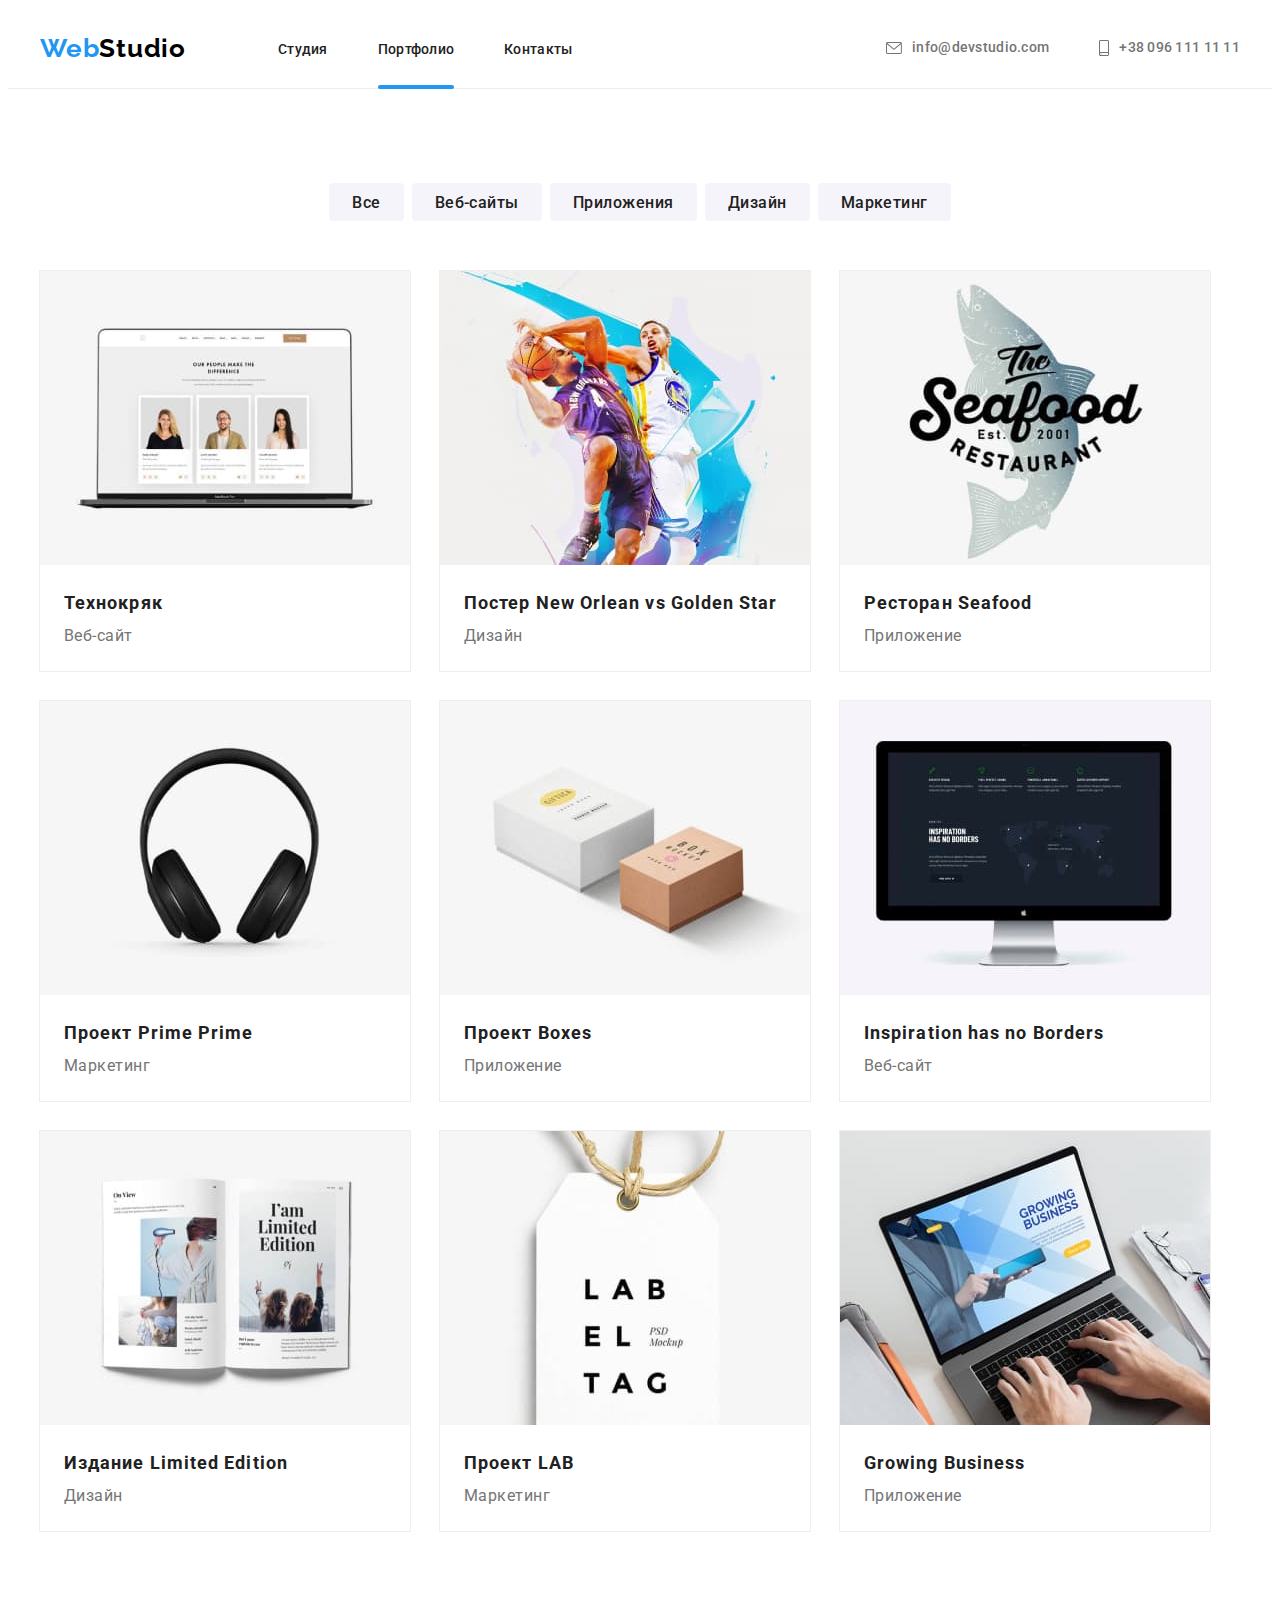
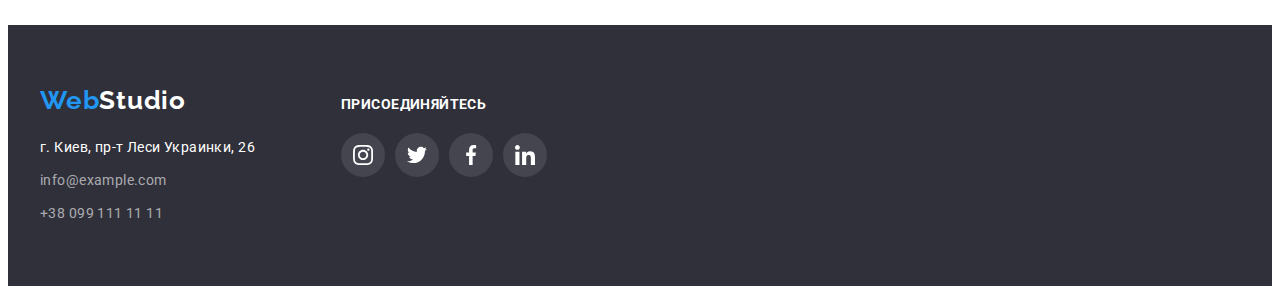
==== portfolio.html @ 950a1c6b "02.11.21 14:53" ====
<!DOCTYPE html>
<html lang="ru">

<head>
    <meta charset="UTF-8">
    <meta http-equiv="X-UA-Compatible" content="IE=edge">
    <meta name="viewport" content="width=device-width, initial-scale=1.0">
    <title>portfolio</title>
    <link rel="preconnect" href="https://fonts.googleapis.com">
    <link rel="preconnect" href="https://fonts.gstatic.com" crossorigin>
    <link href="https://fonts.googleapis.com/css2?family=Raleway:wght@400;700&display=swap" rel="stylesheet">
    <link rel="preconnect" href="https://fonts.googleapis.com">
    <link rel="preconnect" href="https://fonts.gstatic.com" crossorigin>
    <link href="https://fonts.googleapis.com/css2?family=Roboto:wght@400;500;700;900&display=swap" rel="stylesheet">
    <link rel="stylesheet" href="https://cdnjs.cloudflare.com/ajax/libs/modern-normalize/1.0.0/modern-normalize.min.css"
        integrity="sha512-ISS7cAi1PEhQ8jnbJpJZMd29NlhNj4AWYyLOSp2CE/CsHxTCu+r+t0D2yoJudVrd0/8fTVPUVDzY5Tvli75u/g=="
        crossorigin="anonymous" />
    <link rel="stylesheet" href="./css/style.css" />
    
</head>

<body>
    <!---------------header--------------------->
    <header class="header">
    
        <nav class="header-nav container">
    
            <a class="header-logo link" href="./index.html"><span class="logo-web">Web</span>Studio</a>
    
            <ul class="header-list list">
                <li class="header-item"><a href="./index.html" class="header-link link ">Студия</a></li>
                <li class="header-item"><a href="./portfolio.html" class="header-link link current">Портфолио</a></li>
                <li class="header-item"><a href="" class="header-link link ">Контакты</a></li>
    
            </ul>
    
    
            <ul class="contact-list list">
    
    
                <li class="contact-item">
                    <a href="mailto:info@devstudio.com" class="contact-link link">
                        <svg class="link-icon" width="16" height="12">
                            <use href="./images/icons.svg#icon-envelope"></use>
                        </svg>info@devstudio.com
                    </a>
                </li>
    
                <li class="contact-item">
                    <a href="tel:+380961111111" class="contact-link link">
                        <svg class="link-icon" width="10" height="16">
                            <use href="./images/icons.svg#icon-smartphone"></use>
                        </svg>+38 096 111 11 11
                    </a>
                </li>
            </ul>
        </nav>
    
    </header>
    
    <main>
       <!--buttons  + portfolio section-->
        <section class="port-btn-sec">
             <div class="container">
               <h2 class="display-none">Навигация</h2>

                <ul class="port-btn-list list">
                    <li class="port-btn-item"><button class="port-button" type="button">Все</button></li>
                    <li class="port-btn-item"><button class="port-button" type="button">Веб-сайты</button></li>
                    <li class="port-btn-item"><button class="port-button" type="button">Приложения</button></li>
                    <li class="port-btn-item"><button class="port-button" type="button">Дизайн</button></li>
                    <li class="port-btn-item"><button class="port-button" type="button">Маркетинг</button></li>
                </ul>
                
                <h1 class="display-none">Портфолио</h1>
               
                <ul class="port-list list">
                    <li class="port-list-item">
                        <div class="overlay-box">
                            <div class="description-overlay">
                                <p>Технокряк это современная площадка распространения коронавируса.
                                    Компании используют эту платформу для цифрового
                                    шпионажа и атак на защищённые сервера конкурентов.</p>
                            </div>
                            
                            <img class="port-img no-gap" src="./images/pic1.jpg" alt="Технокряк">
                        </div>
                        <div class="port-block">
                            <h2 class="port-second-title">Технокряк</h2>
                            <p class="port-p" lang="en">Веб-сайт</p>
                        </div>
                
                    </li>
                    <li class="port-list-item">
                        <div class="overlay-box">
                            <div class="description-overlay">
                                <p>Технокряк это современная площадка распространения коронавируса.
                                    Компании используют эту платформу для цифрового
                                    шпионажа и атак на защищённые сервера конкурентов.</p>
                            </div>
                        
                            <img class="port-img no-gap" src="./images/pic2.jpg" alt="Постер  New Orlean vs Golden Star">
                        </div>
                        
                        <div class="port-block">
                            <h2 class="port-second-title">Постер <span lang="en">New Orlean vs Golden Star</span> </h2>
                            <p class="port-p">Дизайн</p>
                        </div>
                
                    </li>
                    <li class="port-list-item">
                        <div class="overlay-box">
                            <div class="description-overlay">
                                <p>Технокряк это современная площадка распространения коронавируса.
                                    Компании используют эту платформу для цифрового
                                    шпионажа и атак на защищённые сервера конкурентов.</p>
                            </div>
                        
                            <img class="port-img no-gap" src="./images/pic3.jpg" alt="Ресторан Seafood">
                        </div>
                        
                        <div class="port-block">
                            <h2 class="port-second-title">Ресторан <span lang="en">Seafood</span> </h2>
                            <p class="port-p"> Приложение</p>
                        </div>
                
                    </li>
                    <li class="port-list-item">
                        <div class="overlay-box">
                            <div class="description-overlay">
                                <p>Технокряк это современная площадка распространения коронавируса.
                                    Компании используют эту платформу для цифрового
                                    шпионажа и атак на защищённые сервера конкурентов.</p>
                            </div>
                        
                            <img class="port-img no-gap" src="./images/pic4.jpg" alt="Проект Prime">
                        </div>
                        
                        <div class="port-block">
                            <h2 class="port-second-title">Проект <span lang="en">Prime</span> Prime</h2>
                            <p class="port-p">Маркетинг</p>
                        </div>
                
                    </li>
                    <li class="port-list-item">
                        <div class="overlay-box">
                            <div class="description-overlay">
                                <p>Технокряк это современная площадка распространения коронавируса.
                                    Компании используют эту платформу для цифрового
                                    шпионажа и атак на защищённые сервера конкурентов.</p>
                            </div>
                        
                            <img class="port-img no-gap" src="./images/pic5.jpg" alt="Проект Boxes">
                      </div>
                        
                        <div class="port-block">
                            <h2 class="port-second-title">Проект <span lang="en">Boxes</span> </h2>
                            <p class="port-p">Приложение</p>
                        </div>
                
                    </li>
                    <li class="port-list-item">
                        <div class="overlay-box">
                            <div class="description-overlay">
                                <p>Технокряк это современная площадка распространения коронавируса.
                                    Компании используют эту платформу для цифрового
                                    шпионажа и атак на защищённые сервера конкурентов.</p>
                            </div>
                        
                            <img class="port-img no-gap" src="./images/pic6.jpg" alt="Inspiration has no Borders">
                        </div>
                        
                        <div class="port-block">
                            <h2 class="port-second-title" lang="en">Inspiration has no Borders</h2>
                            <p class="port-p">Веб-сайт</p>
                        </div>
                
                    </li>
                    <li class="port-list-item">
                        <div class="overlay-box">
                            <div class="description-overlay">
                                <p>Технокряк это современная площадка распространения коронавируса.
                                    Компании используют эту платформу для цифрового
                                    шпионажа и атак на защищённые сервера конкурентов.</p>
                            </div>
                        
                            <img class="port-img no-gap" src="./images/pic7.jpg" alt="Издание Limited Edition">
                        </div>
                        
                        <div class="port-block">
                            <h2 class="port-second-title">Издание <span lang="en">Limited Edition</span> </h2>
                            <p class="port-p">Дизайн</p>
                        </div>
                
                    </li>
                    <li class="port-list-item">
                        <div class="overlay-box">
                            <div class="description-overlay">
                                <p>Технокряк это современная площадка распространения коронавируса.
                                    Компании используют эту платформу для цифрового
                                    шпионажа и атак на защищённые сервера конкурентов.</p>
                            </div>
                        
                            <img class="port-img no-gap" src="./images/pic8.jpg" alt="Проект LAB">
                        </div>
                        
                        <div class="port-block">
                            <h2 class="port-second-title">Проект <span lang="en">LAB</span> </h2>
                            <p class="port-p">Маркетинг</p>
                        </div>
                
                    </li>
                    <li class="port-list-item">
                        <div class="overlay-box">
                            <div class="description-overlay">
                                <p>Технокряк это современная площадка распространения коронавируса.
                                    Компании используют эту платформу для цифрового
                                    шпионажа и атак на защищённые сервера конкурентов.</p>
                            </div>
                        
                            <img class="port-img no-gap" src="./images/pic9.jpg" alt="Growing Business">
                        </div>
                        
                        <div class="port-block">
                            <h2 class="port-second-title" lang="en">Growing Business</h2>
                            <p class="port-p">Приложение</p>
                        </div>
                
                    </li>
                </ul>
             </div>
        </section>
        
        

    </main>

    <!----------------footer--------------------->
    <footer class="footer">
        <div class="container footer-flex">
            <div class="footer-logo-adress">
                <a class="footer-logo link" href="./index.html"><span class="logo-web">Web</span>Studio</a>
                <address class="footer-address">
                    <ul class="address-list list">
                        <li class="address-item"><a class="footer-adr-ph link" href="https://g.page/stamp-capital?share">
                                г. Киев, пр-т Леси Украинки, 26</a></li>
                        <li class="address-item"><a class="footer-contacts link"
                                href="mailto:info@example.com">info@example.com</a></li>
                        <li class="address-item"><a class="footer-contacts link" href="tel:+380991111111">+38 099 111 11
                                11</a></li>
                    </ul>
                </address>
            </div>
    
            <div class="footer-social-box">
                <h3 class="footer-secondtitle">присоединяйтесь</h3>
                <ul class="footer-social-list list">
                    <li class="footer-social-item">
                        <a href="" class="footer-social-link">
                            <svg class="footer-social-icon" width="20" height="20">
                                <use href="./images/icons.svg#icon-instagram"></use>
                            </svg>
                        </a>
                    </li>
                    <li class="footer-social-item">
                        <a href="" class="footer-social-link">
                            <svg class="footer-social-icon" width="20" height="20">
                                <use href="./images/icons.svg#icon-twitter"></use>
                            </svg>
                        </a>
                    </li>
                    <li class="footer-social-item">
                        <a href="" class="footer-social-link">
                            <svg class="footer-social-icon" width="20" height="20">
                                <use href="./images/icons.svg#icon-facebook"></use>
                            </svg>
                        </a>
                    </li>
                    <li class="footer-social-item">
                        <a href="" class="footer-social-link">
                            <svg class="footer-social-icon" width="20" height="20">
                                <use href="./images/icons.svg#icon-linkedin"></use>
                            </svg>
                        </a>
                    </li>
                </ul>
            </div>
    
        </div>
    </footer>
</body>

</html>
---- css/style.css ----
:root {
  --body-background-color: #ffffff;
  --main-title-color: #ffffff;
  --second-title-color: #212121;
  --text-color: #757575;
  --phone-text-color: #757575;
  --adress-text-color: #ffffff;
  --accent-color: #2196f3;
  --header-background-color: #ffffff;
  --hero-background-color: #2f303a;
  --about-background-color: #e5e5e5;
  --footer-background-color: #2f303a;
  --team-background-color: #f5f4fa;
  --button-color: #ffffff;
  --logo-color: #000000;
  --footer-logo-color: #ffffff;
  --port-btm-color: #f5f4fa;
  --footer-frame-color: #ececec;
  --portfolio-border-color: #eeeeee;
  --social-icons-color: #afb1b8;
  --footer-contact-color: rgba(255, 255, 255, 0.6);
  --footer-social-link-color: rgba(255, 255, 255, 0.1);
  --lable-background-color: rgba(47, 48, 58, 0.8);
  --description-background-color: rgba(33, 150, 243, 0.9);
  --backdrop-color: rgba(0, 0, 0, 0.2);
  --buttom-close-color: rgba(0, 0, 0, 0.1);
}
body {
  font-family: 'Roboto', sans-serif;
  background-color: var(--body-background-color);
}

h1,
h2,
h3,
p {
  margin-top: 0;
  margin-bottom: 0;
}

.list {
  list-style: none;
  padding: 0;
  margin: 0;
}

.link {
  text-decoration: none;
}
/*------скрытие заголовков-------*/

.display-none {
  position: absolute;
  width: 1px;
  height: 1px;
  margin: -1px;
  border: 0;
  padding: 0;
  white-space: nowrap;
  clip-path: inset(100%);
  clip: rect(0 0 0 0);
  overflow: hidden;
}

section {
  padding-top: 94px;
  /*outline: 2px solid tomato;*/
  padding-bottom: 94px;
}

.container {
  margin-left: auto;
  margin-right: auto;
  padding-left: 15px;
  padding-right: 15px;
  width: 1200px;
}

/*-----------------------HEADER--------------------*/
.header {
  background-color: var(--header-background-color);
  border-bottom-width: 1px;
  border-bottom-style: solid;
  border-bottom-color: var(--footer-frame-color);
}

.header-nav {
  display: flex;
  align-items: center;
}

.logo-web {
  color: var(--accent-color);
}

.header-logo {
  font-family: Raleway;
  font-weight: 700;
  font-size: 26px;
  line-height: 1.19;
  letter-spacing: 0.03em;
  color: var(--logo-color);
  display: block;
  width: 145px;
  height: 31px;
}

.header-list {
  display: flex;
  margin-left: 93px;
}

.header-list .header-item:not(:last-child) {
  margin-right: 50px;
}

.header-link {
  /* display: block;*/
  font-weight: 500;
  font-size: 14px;
  line-height: 1.14;
  letter-spacing: 0.02em;
  color: var(--second-title-color);
  padding-top: 32px;
  padding-bottom: 32px;
  transition-property: color;
  transition-duration: 250ms;
  transition-timing-function: cubic-bezier(0.4, 0, 0.2, 1);
  position: relative;
  /*bottom: -1px;*/
}
.header-link:hover,
.header-link:focus {
  color: var(--accent-color);
}
.header-link.current::after {
  content: '';
  width: 100%;
  height: 4px;
  background-color: var(--accent-color);
  position: absolute;
  border-radius: 2px;
  left: 0;
  bottom: 0;
}
/*------------------------------------------------------*/

.contact-list {
  display: flex;
  margin-left: auto;
  align-content: center;
  justify-content: center;
}

.contact-item + .contact-item {
  margin-left: 50px;
}

.contact-link {
  display: flex;
  justify-content: center;
  align-items: center;
  padding-top: 32px;
  padding-bottom: 32px;
  font-weight: 500;
  font-size: 14px;
  line-height: 1.14;
  letter-spacing: 0.02em;
  color: var(--phone-text-color);
  transition-property: color;
  transition-duration: 250ms;
  transition-timing-function: cubic-bezier(0.4, 0, 0.2, 1);
}

.contact-link:hover,
.contact-link:focus {
  color: var(--accent-color);
}

.link-icon {
  fill: var(--phone-text-color);
  margin-right: 10px;
  fill: currentColor;
}

/*-----------------------HERO--------------------*/
.hero {
  padding-top: 200px;
  padding-bottom: 200px;
}

.hero {
  background-image: linear-gradient(to right, rgba(47, 48, 58, 0.4), rgba(47, 48, 58, 0.4)),
    url(../images/hero.jpg);
  background-repeat: no-repeat;
  background-position: center;
  background-size: 1600px 600px, auto;
}
.hero-title {
  display: block;
  margin-bottom: 30px;
  font-weight: 900;
  font-size: 44px;
  line-height: 1.36;
  text-align: center;
  letter-spacing: 0.06em;
  text-transform: uppercase;
  color: var(--main-title-color);
  /*outline: solid 1px tomato;*/
}
.hero-btn {
  /*----button-text-style----*/
  font-weight: 700;
  font-size: 16px;
  line-height: 1.88;
  font-family: inherit;
  color: var(--button-color);
  text-align: center;
  /*----button-style------- */
  display: block;
  margin-left: auto;
  margin-right: auto;
  min-width: 200px;
  height: 50px;
  cursor: pointer;
  border-radius: 4px;
  padding: 10px 32px;
  background-color: var(--accent-color);
  /*box-shadow: 0px 4px 4px rgba(0, 0, 0, 0.15);*/
}

/*---------------------ABOUT------------------------*/
.about-container {
  margin-bottom: 94px;
}
.about-list {
  display: flex;
  justify-content: center;
}

.about-item {
  display: block;
  width: 270px;
  /*outline: solid 1px tomato;*/
}
.about-item:not(:last-child) {
  margin-right: 30px;
}

.about-icon-div {
  display: flex;
  width: 270px;
  height: 120px;
  justify-content: center;
  align-items: center;
  margin-bottom: 30px;
  background-color: var(--port-btm-color);
}

.about-secondtitle {
  font-weight: 700;
  font-size: 14px;
  line-height: 1.14;
  letter-spacing: 0.03em;
  text-transform: uppercase;
  color: var(--second-title-color);
  margin-bottom: 10px;
}
.about-par {
  font-weight: 400;
  font-size: 14px;
  line-height: 1.71;
  letter-spacing: 0.03em;
  color: var(--text-color);
}

/*-----------------------WWD--------------------*/

.wwd-title {
  font-weight: 700;
  font-size: 36px;
  line-height: 1.17;
  text-align: center;
  letter-spacing: 0.03em;
  color: var(--second-title-color);
  margin-bottom: 50px;
}
.wwd-list {
  display: flex;
  justify-content: center;
}

.wwd-item {
  display: block;
  position: relative;
}

.wwd-item:not(:last-child) {
  margin-right: 30px;
}
.wwd-img {
  display: block;
  max-width: 100%;
  height: auto;
  /*width: 370px;
  height: 294px;*/
}
.lable {
  display: flex;
  justify-content: center;
  align-items: center;
  position: absolute;
  bottom: 0;
  height: 70px;
  width: 100%;
  background-color: var(--lable-background-color);

  font-style: normal;
  font-weight: bold;
  font-size: 14px;
  line-height: 1.14;
  text-align: center;
  letter-spacing: 0.03em;
  text-transform: uppercase;
  color: var(--adress-text-color);

  /*border: 1px solid tomato;*/
}

/*-----------------------TEAM--------------------*/
.team {
  background-color: var(--team-background-color);
  display: flex;
}
.team-header {
  font-weight: 700;
  font-size: 36px;
  line-height: 1.17;
  text-align: center;
  letter-spacing: 0.03em;
  color: var(--second-title-color);
  margin-bottom: 50px;
}

.team-list {
  display: flex;
  justify-content: center;
}
.team-item {
  display: block;
  background-color: var(--header-background-color);
  box-shadow: 0px 1px 3px rgba(0, 0, 0, 0.12), 0px 1px 1px rgba(0, 0, 0, 0.14),
    0px 2px 1px rgba(0, 0, 0, 0.2);
  border-radius: 0px 0px 4px 4px;
  /*outline: solid 1px tomato;*/
}
.team-item:not(:last-child) {
  margin-right: 30px;
}

.team-block {
  padding-top: 30px;
  padding-bottom: 30px;
}

.team-title {
  font-weight: 500;
  font-size: 16px;
  line-height: 1.19;
  text-align: center;
  letter-spacing: 0.03em;
  color: var(--second-title-color);
}
.team-par {
  margin-top: 10px;
  margin-bottom: 16px;
  font-weight: 400;
  font-size: 16px;
  line-height: 1.19;
  text-align: center;
  letter-spacing: 0.03em;
  color: var(--text-color);
}
.team-img {
  width: 270px;
  height: 260px;
}

.team-social-list {
  display: flex;
  justify-content: center;
}

.team-social-item {
  width: 44px;
  height: 44px;
}

.team-social-item + .team-social-item {
  margin-left: 10px;
}

.team-social-link {
  width: 100%;
  height: 100%;
  border-radius: 50%;
  display: flex;
  align-items: center;
  justify-content: center;
  transition-property: background-color;
  transition-duration: 250ms;
  transition-timing-function: cubic-bezier(0.4, 0, 0.2, 1);
}

.team-social-link:hover .team-social-icon,
.team-social-link:focus .team-social-icon {
  fill: var(--footer-logo-color);
}

.team-social-link:hover,
.team-social-link:focus {
  background-color: var(--accent-color);
}

.team-social-icon {
  fill: var(--social-icons-color);
  transition-property: fill;
  transition-duration: 250ms;
  transition-timing-function: cubic-bezier(0.4, 0, 0.2, 1);
}

/*-----------------REGULAR CUSTOMERS------------*/
.customers-title {
  font-weight: 700;
  font-size: 36px;
  line-height: 1.17;
  text-align: center;
  letter-spacing: 0.03em;
  color: var(--second-title-color);
  margin-bottom: 50px;
}

.customers-list {
  display: flex;
  justify-content: center;
}

.customers-item {
  width: 170px;
  height: 92px;
}
.customers-link {
  display: flex;
  justify-content: center;
  align-items: center;
  width: 100%;
  height: 100%;
  border: 1px solid var(--social-icons-color);
  box-sizing: border-box;
  border-radius: 4px;
  transition-property: fill;
  transition-duration: 250ms;
  transition-timing-function: cubic-bezier(0.4, 0, 0.2, 1);
}

.customers-icon {
  fill: var(--social-icons-color);
  transition-property: fill;
  transition-duration: 250ms;
  transition-timing-function: cubic-bezier(0.4, 0, 0.2, 1);
}

.customers-link:hover .customers-icon,
.customers-link:focus .customers-icon {
  fill: var(--accent-color);
}

.customers-link:hover,
.customers-link:focus {
  border: 1px solid var(--accent-color);
}

.customers-item + .customers-item {
  margin-left: 30px;
}

/*-----------------------FOOTER--------------------*/
.footer {
  background-color: var(--footer-background-color);
  padding-top: 60px;
  padding-bottom: 60px;
}

.footer-flex {
  display: flex;
  align-items: baseline;
}

.footer-logo {
  font-family: Raleway;
  font-weight: 700;
  font-size: 26px;
  line-height: 1.19;
  letter-spacing: 0.03em;
  color: var(--footer-logo-color);

  display: block;
  width: 145px;
  height: 31px;
  margin-bottom: 20px;
}

.address-list {
  display: block;
  width: 231px;
}
.address-item:not(:last-child) {
  margin-bottom: 9px;
}
.footer-adr-ph {
  font-style: normal;
  font-weight: 400;
  font-size: 14px;
  line-height: 1.71;
  letter-spacing: 0.03em;
  color: var(--adress-text-color);
  transition-property: color;
  transition-duration: 250ms;
  transition-timing-function: cubic-bezier(0.4, 0, 0.2, 1);
}
.footer-contacts {
  font-style: normal;
  font-weight: 400;
  font-size: 14px;
  line-height: 1.71;
  letter-spacing: 0.03em;
  color: var(--footer-contact-color);
  transition-property: color;
  transition-duration: 250ms;
  transition-timing-function: cubic-bezier(0.4, 0, 0.2, 1);
}

.footer-contacts:hover,
.footer-adr-ph:hover,
.footer-contacts:focus,
.footer-adr-ph:focus {
  color: var(--accent-color);
}
/*-----------------------------*/
.footer-social-box {
  margin-left: 70px;
}

.footer-secondtitle {
  font-weight: 700;
  font-size: 14px;
  line-height: 1.14;
  letter-spacing: 0.03em;
  text-transform: uppercase;
  color: var(--adress-text-color);
  margin-bottom: 20px;
}

.footer-social-list {
  display: flex;
  justify-content: center;
  align-items: center;
}

.footer-social-item {
  width: 44px;
  height: 44px;
}

.footer-social-item + .footer-social-item {
  margin-left: 10px;
}

.footer-social-link {
  width: 100%;
  height: 100%;
  border-radius: 50%;
  display: flex;
  align-items: center;
  justify-content: center;
  background-color: var(--footer-social-link-color);
  transition-property: background-color;
  transition-duration: 250ms;
  transition-timing-function: cubic-bezier(0.4, 0, 0.2, 1);
}

.footer-social-icon {
  fill: var(--button-color);
}

.footer-social-link:hover,
.footer-social-link:focus {
  background-color: var(--accent-color);
}

/*-----------------------PORTFOLIO--------------------*/
.port-btn-list {
  display: flex;
  justify-content: center;
  margin-bottom: 50px;
}
.port-btn-item:not(:last-child) {
  margin-right: 8px;
}
.port-button {
  font-family: inherit;
  font-style: normal;
  font-weight: 500;
  font-size: 16px;
  line-height: 1.62;
  text-align: center;
  letter-spacing: 0.03em;
  color: var(--second-title-color);

  display: inline-block;
  cursor: pointer;
  border: 1px solid var(--port-btm-color);
  border-radius: 4px;
  min-width: 73px;
  height: 38px;
  padding: 6px 22px;
  background-color: var(--port-btm-color);

  transition-property: color, background-color;
  transition-duration: 250ms;
  transition-timing-function: cubic-bezier(0.4, 0, 0.2, 1);
}

.port-button:hover,
.port-button:focus {
  color: var(--button-color);
  background-color: var(--accent-color);
}

/*------------PORTFOLIO-----------*/

.port-list {
  display: flex;
  flex-wrap: wrap;
}

.port-list-item {
  /* position: relative;*/
  width: 370px;
  margin-right: 30px;
  margin-bottom: 30px;
  outline: solid 1px var(--portfolio-border-color);

  transition-property: box-shadow;
  transition-duration: 250ms;
  transition-timing-function: cubic-bezier(0.4, 0, 0.2, 1);
}
.overlay-box {
  position: relative;
  overflow: hidden;
}

.overlay-box:hover .description-overlay {
  transform: translateY(0);
}

.description-overlay {
  position: absolute;
  overflow: auto;

  top: 0;
  left: 0;
  width: 100%;
  height: 100%;
  display: flex;
  justify-content: center;
  align-items: center;
  padding: 63px 24px;

  transform: translateY(100%);
  transition-property: transform;
  transition-duration: 250ms;
  transition-timing-function: cubic-bezier(0.4, 0, 0.2, 1);

  font-family: Roboto;
  font-style: normal;
  font-weight: normal;
  font-size: 18px;
  line-height: 1.56;
  letter-spacing: 0.03em;
  color: var(--portfolio-border-color);
  background-color: var(--description-background-color);
}
.port-list-item:hover,
.port-list-item:focus {
  box-shadow: 0px 1px 1px rgba(0, 0, 0, 0.12), 0px 4px 4px rgba(0, 0, 0, 0.06),
    1px 4px 6px rgba(0, 0, 0, 0.16);
}

.port-list-item:nth-child(3n) {
  margin-right: 0;
}

.port-list-item:nth-last-child(-n + 3) {
  margin-bottom: 0;
}

.no-gap {
  display: block;
}
.port-block {
  /*position: absolute;*/
  padding: 20px 24px;
}

.port-second-title {
  font-style: normal;
  font-weight: bold;
  font-size: 18px;
  line-height: 2;
  letter-spacing: 0.06em;
  color: var(--second-title-color);
}
.port-p {
  font-weight: normal;
  font-size: 16px;
  line-height: 1.87;
  letter-spacing: 0.03em;
  color: var(--text-color);
}
.port-img {
  width: 370px;
  height: 294px;
}

/*---------------MODAL------------------*/

.backdrop {
  width: 100vw;
  height: 100vh;
  background-color: var(--backdrop-color);
  position: fixed;
  top: 0;
  left: 0;
  transition: opacity 250ms, visibility 250ms;
}

.backdrop.is-hidden .modal {
  transform: scale(1.5) rotate(270deg);
}

.modal {
  width: 528px;
  min-height: 581px;
  background-color: var(--body-background-color);
  border-radius: 4px;
  position: absolute;
  top: 50%;
  left: 50%;
  transform: scale(1) rotate(0) translate(-50%, -50%);
  transition: transform 250ms;
}

.modal-close {
  position: absolute;
  top: 14px;
  right: 14px;
  width: 30px;
  height: 30px;
  background-color: transparent;
  border: 1px solid var(--buttom-close-color);
  border-radius: 50%;
  display: flex;
  align-items: center;
  justify-content: center;
}

.is-hidden {
  visibility: hidden;
  opacity: 0;
  pointer-events: none;
}

.modal {
  padding: 40px;
}

.modal-title {
  font-weight: bold;
  font-size: 20px;
  line-height: 1.15;
  text-align: center;
  letter-spacing: 0.03em;
  color: var(--second-title-color);
}

.modal-input {
  width: 100%;
  height: 58px;
  margin-bottom: 10px;
}
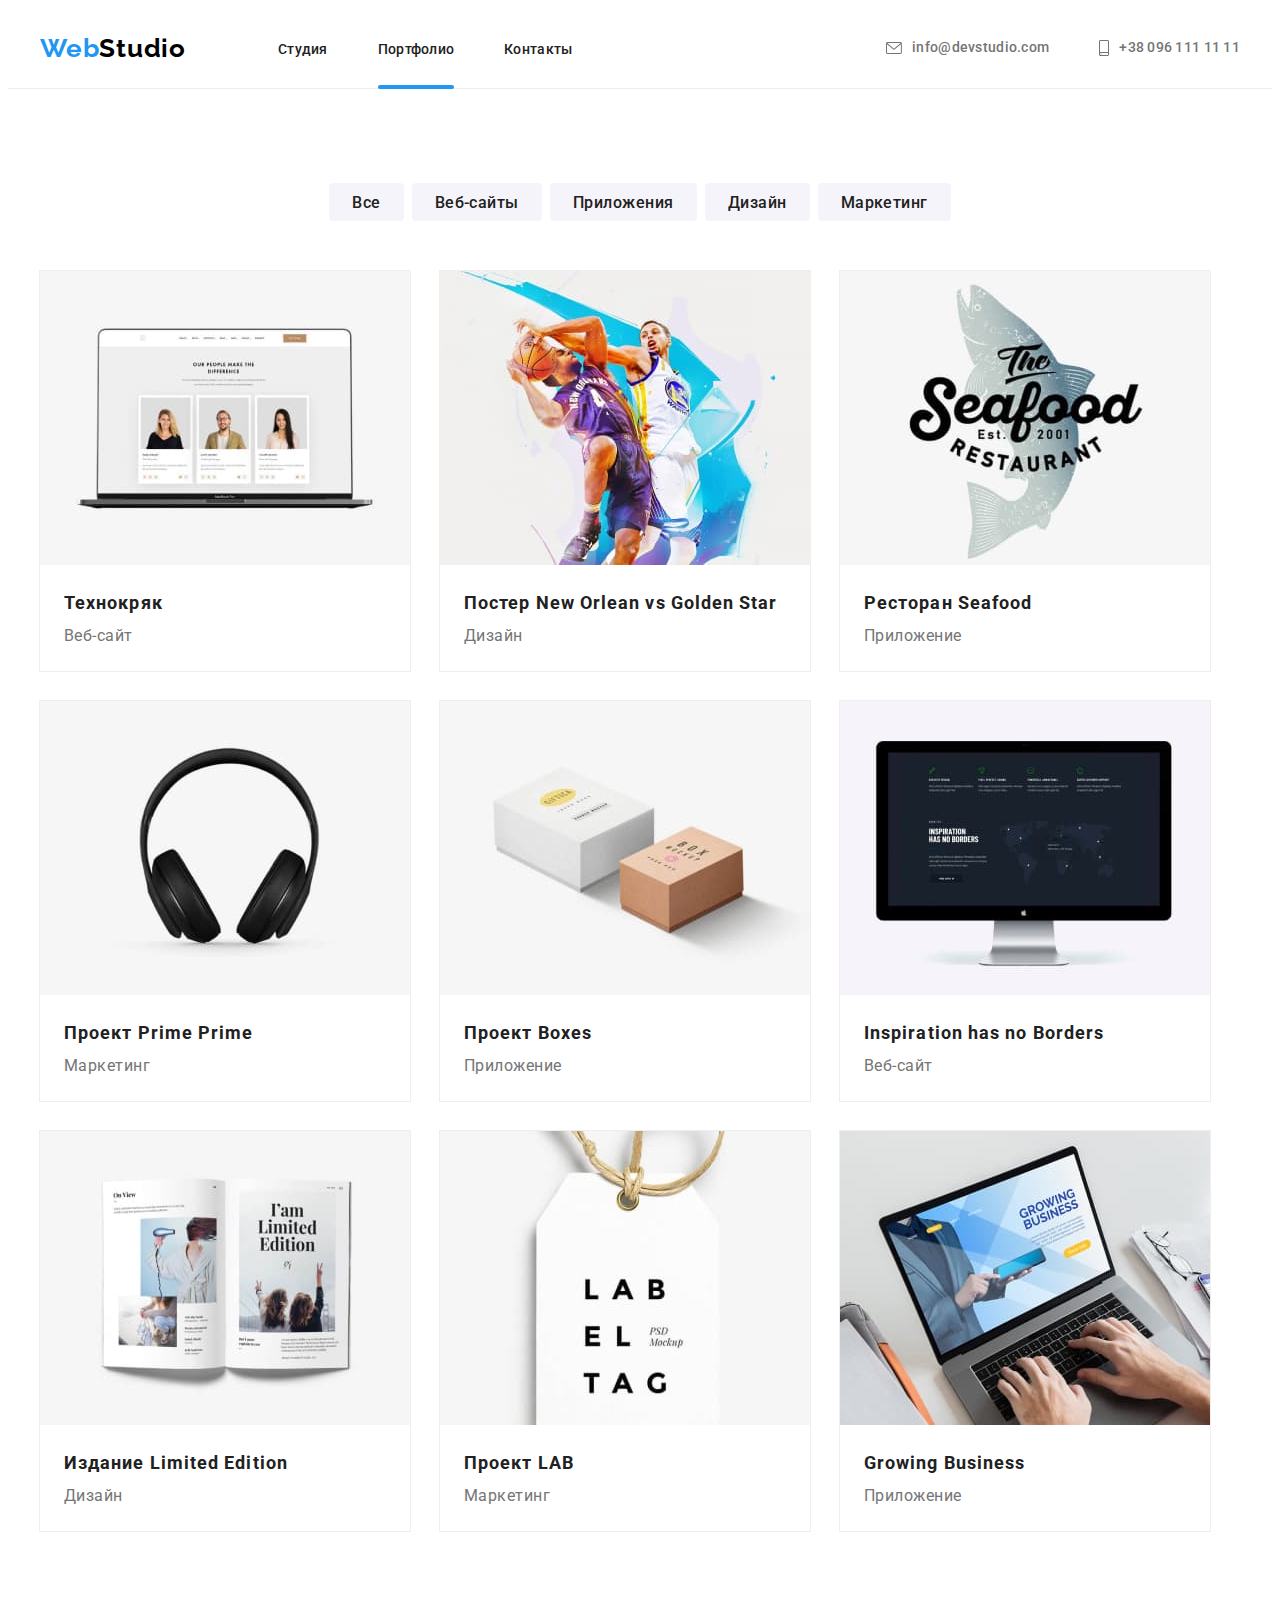
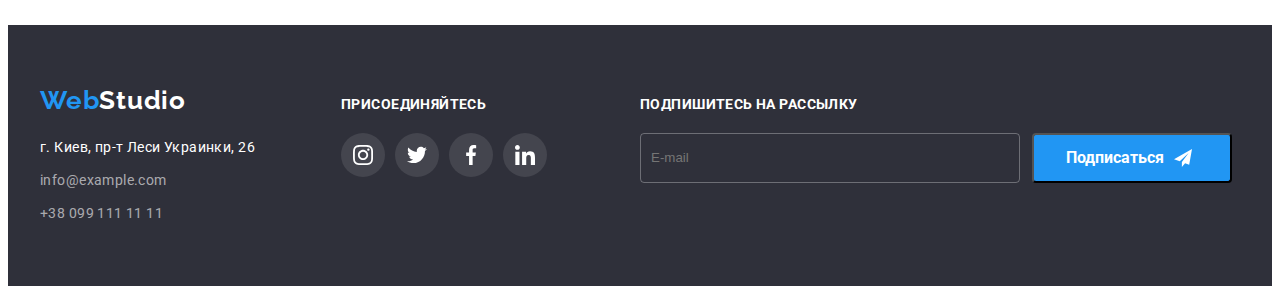
==== commit dd09c529: "06.12.2021 17:12" ====
--- a/portfolio.html
+++ b/portfolio.html
@@ -286,6 +286,18 @@
                 </ul>
             </div>
     
+            <div class="footer-div-form">
+                <p class="footer-title">Подпишитесь на рассылку</p>
+                <form action="#" class="footer-form">
+                    <input id="footer-mail" type="mail" class="footer-input" name="footer-mail" placeholder="E-mail">
+                    <button type="submit" class="footer-btn">Подписаться
+                        <svg class="footer-form-icon" width="18" height="18">
+                            <use href=" ./images/icons.svg#icon-send"></use>
+                        </svg>
+                    </button>
+                </form>
+            </div>
+    
         </div>
     </footer>
 </body>
--- a/css/style.css
+++ b/css/style.css
@@ -24,6 +24,9 @@
   --description-background-color: rgba(33, 150, 243, 0.9);
   --backdrop-color: rgba(0, 0, 0, 0.2);
   --buttom-close-color: rgba(0, 0, 0, 0.1);
+  --input-border-color: rgba(33, 33, 33, 0.2);
+  --user-coment-color: rgba(117, 117, 117, 0.5);
+  --footer-inputb-color: rgba(255, 255, 255, 0.3);
 }
 body {
   font-family: 'Roboto', sans-serif;
@@ -597,7 +600,71 @@
 .footer-social-link:focus {
   background-color: var(--accent-color);
 }
-
+/*---------FOOTER---FORM------*/
+
+.footer-title {
+  font-weight: bold;
+  font-size: 14px;
+  line-height: 1.14;
+  letter-spacing: 0.03em;
+  text-transform: uppercase;
+  color: var(--main-title-color);
+  margin-bottom: 20px;
+}
+
+.footer-input {
+  color: var(--adress-text-color);
+  width: 100%;
+  border: 1px solid var(--footer-inputb-color);
+  border-radius: 4px;
+  padding-left: 10px;
+  padding-right: 10px;
+  min-width: 358px;
+  background-color: transparent;
+}
+
+.footer-input-text {
+  display: block;
+  margin-bottom: 4px;
+  font-weight: normal;
+  font-size: 12px;
+  line-height: 1.17;
+  letter-spacing: 0.01em;
+  color: var(--text-color);
+}
+
+.footer-btn {
+  /*----button-text-style----*/
+  font-weight: 700;
+  font-size: 16px;
+  line-height: 1.88;
+  font-family: inherit;
+  color: var(--button-color);
+  /*----button-style------- */
+  display: flex;
+  align-items: center;
+  margin-left: 12px;
+  margin-right: auto;
+  min-width: 200px;
+  height: 50px;
+  cursor: pointer;
+  border-radius: 4px;
+  padding: 10px 32px;
+  background-color: var(--accent-color);
+  /*box-shadow: 0px 4px 4px rgba(0, 0, 0, 0.15);*/
+}
+.footer-div-form {
+  margin-left: 93px;
+}
+
+.footer-form {
+  display: flex;
+}
+
+.footer-form-icon {
+  fill: white;
+  margin-left: 10px;
+}
 /*-----------------------PORTFOLIO--------------------*/
 .port-btn-list {
   display: flex;
@@ -792,10 +859,159 @@
   text-align: center;
   letter-spacing: 0.03em;
   color: var(--second-title-color);
-}
-
+  margin-bottom: 12px;
+}
+
+.modal-form-field {
+  margin-bottom: 10px;
+}
+
+.input-wrap {
+  position: relative;
+}
 .modal-input {
   width: 100%;
-  height: 58px;
+  height: 40px;
+  border: 1px solid var(--input-border-color);
+  border-radius: 4px;
+  padding-left: 42px;
+  padding-right: 42px;
+  background-color: transparent;
+  outline: none;
+  transition: border-color 250ms cubic-bezier(0.4, 0, 0.2, 1);
+}
+
+.modal-input:focus {
+  border-color: var(--accent-color);
+}
+.modal-input:focus + .modal-icon {
+  fill: var(--accent-color);
+}
+
+.modal-icon {
+  position: absolute;
+  top: 50%;
+  transform: translateY(-50%);
+  left: 12px;
+  transition: fill 250ms cubic-bezier(0.4, 0, 0.2, 1);
+}
+
+.modal-input-text {
+  display: block;
+  margin-bottom: 4px;
+  font-weight: normal;
+  font-size: 12px;
+  line-height: 1.17;
+  letter-spacing: 0.01em;
+  color: var(--text-color);
+}
+
+.user-coment {
+  width: 100%;
+  height: 120px;
   margin-bottom: 10px;
-}
+  border: 1px solid var(--input-border-color);
+  border-radius: 4px;
+  padding: 12px 16px;
+  background-color: transparent;
+  resize: none;
+  outline: none;
+}
+
+.user-coment:focus {
+  border-color: var(--accent-color);
+}
+
+.user-coment::placeholder {
+  font-weight: normal;
+  font-size: 12px;
+  line-height: 1.17px;
+  letter-spacing: 0.01em;
+  color: var(--user-coment-color);
+}
+
+.agr-txt {
+  display: flex;
+  align-items: center;
+  font-weight: normal;
+  font-size: 14px;
+  line-height: 1.71;
+  letter-spacing: 0.03em;
+  color: var(--phone-text-color);
+  margin-bottom: 30px;
+}
+/*---------------------через before---------------*/
+/*.agr-txt::before {
+  content: '';
+  display: block;
+  width: 16px;
+  height: 15px;
+  border: 2px solid var(--second-title-color);
+  margin-right: 5px;
+  border-radius: 2px;
+}
+
+.check-input:checked + .agr-txt::before {
+  background-image: url(../images/check.svg);
+  background-position: center;
+  background-size: cover;
+  border: none;
+  background-repeat: no-repeat;
+}*/
+
+.agr-txt span {
+  display: flex;
+  align-items: center;
+  justify-content: center;
+  width: 16px;
+  height: 15px;
+  border: 2px solid var(--second-title-color);
+  margin-right: 5px;
+  border-radius: 2px;
+  transition: background-color 250ms cubic-bezier(0.4, 0, 0.2, 1);
+}
+
+.icon-check {
+  fill: transparent;
+  transition: fill 250ms cubic-bezier(0.4, 0, 0.2, 1);
+}
+
+.check-input:checked + .agr-txt span {
+  background-color: var(--accent-color);
+  border: none;
+}
+
+.check-input:checked + .agr-txt .icon-check {
+  fill: var(--adress-text-color);
+}
+
+.agr-link {
+  color: var(--accent-color);
+}
+
+.modal-check {
+  display: flex;
+  text-align: center;
+}
+
+.modal-send-btn {
+  /*----button-text-style----*/
+  font-weight: 700;
+  font-size: 16px;
+  line-height: 1.88;
+  font-family: inherit;
+  color: var(--button-color);
+  text-align: center;
+  /*----button-style------- */
+  display: block;
+  margin-left: auto;
+  margin-right: auto;
+  min-width: 200px;
+  height: 50px;
+  cursor: pointer;
+  border-radius: 4px;
+  padding: 10px 32px;
+  background-color: var(--accent-color);
+  border: none;
+  /*box-shadow: 0px 4px 4px rgba(0, 0, 0, 0.15);*/
+}
